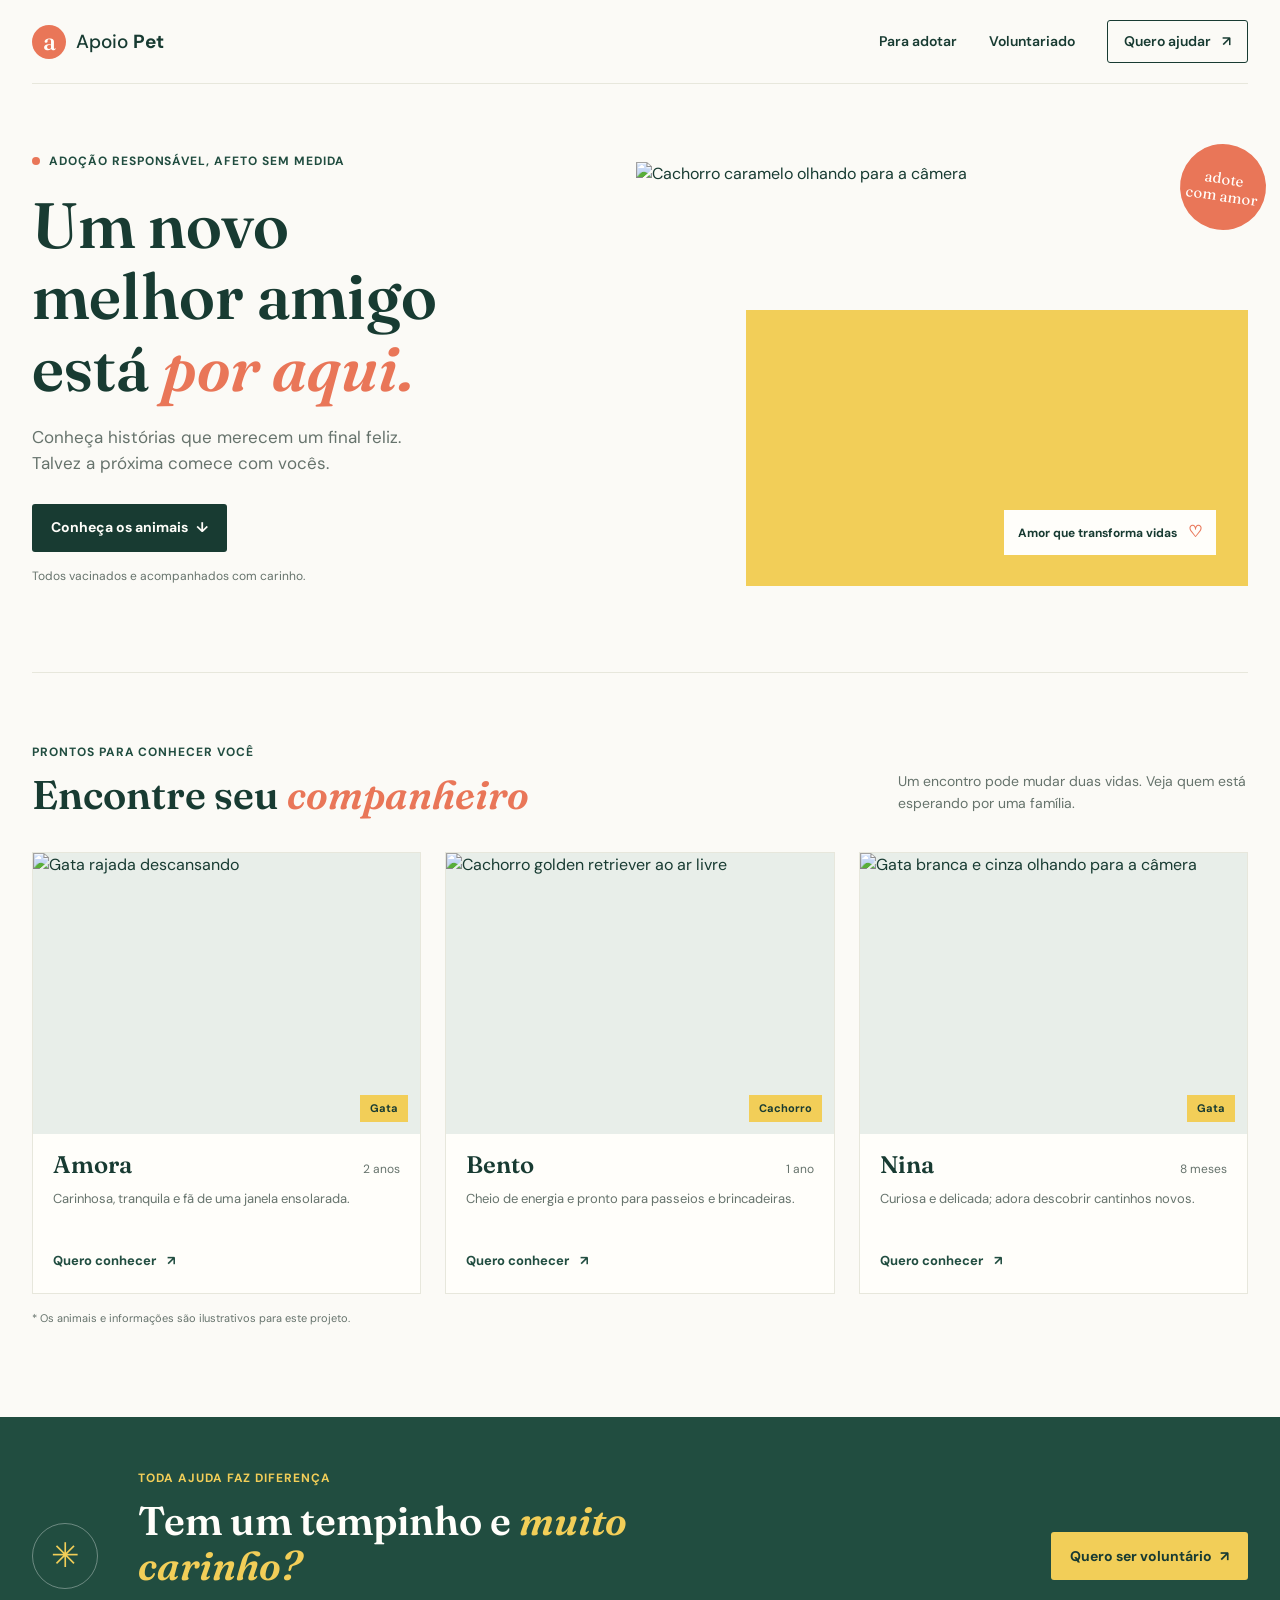
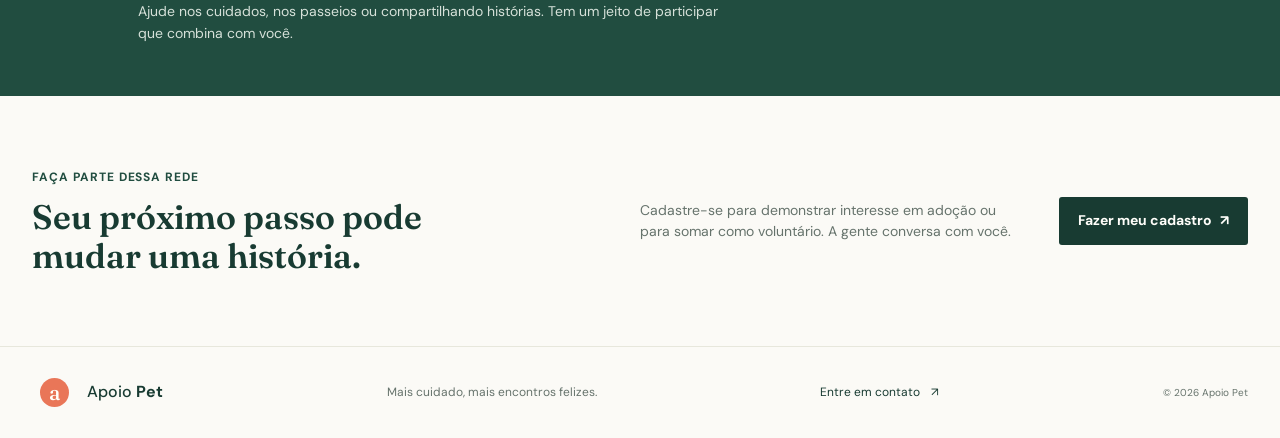
==== pages/index.html @ 2bf70c6c "Add main pages and styles for Apoio Pet project" ====
<!DOCTYPE html>
<html lang="pt-BR">
<head>
    <meta charset="UTF-8">
    <meta name="viewport" content="width=device-width, initial-scale=1.0">
    <link rel="stylesheet" href="styles.css">
    <meta name="description" content="Conheça animais que estão esperando por uma família e descubra como apoiar o Apoio Pet." />
    <title>Apoio Pet</title>
</head>
<body>
    <header class="site-header">
        <a class="brand" href="index.html" aria-label="Apoio Pet, página inicial">
            <span class="brand-mark" aria-hidden="true">a</span>
            <span>Apoio <strong>Pet</strong></span>
        </a>
        <nav class="main-nav" aria-label="Navegação principal">
            <a href="#adocao">Para adotar</a>
            <a href="#voluntariado">Voluntariado</a>
            <a class="nav-cta" href="#cadastro">Quero ajudar <span aria-hidden="true">↗</span></a>
        </nav>
    </header>

    <main>
        <section class="hero" aria-labelledby="hero-title">
            <div class="hero-copy">
                <p class="eyebrow"><span></span> Adoção responsável, afeto sem medida</p>
                <h1 id="hero-title">Um novo melhor amigo está <em>por aqui.</em></h1>
                <p class="hero-description">Conheça histórias que merecem um final feliz. Talvez a próxima comece com vocês.</p>
                <a class="button button-dark" href="#adocao">Conheça os animais <span aria-hidden="true">↓</span></a>
                <p class="hero-note">Todos vacinados e acompanhados com carinho.</p>
            </div>
            <div class="hero-image-wrap">
                <img class="hero-image" src="https://images.unsplash.com/photo-1543466835-00a7907e9de1?auto=format&fit=crop&w=1100&q=85" alt="Cachorro caramelo olhando para a câmera" />
                <span class="image-note">Amor que transforma vidas <span aria-hidden="true">♡</span></span>
                <span class="hero-sticker" aria-hidden="true">adote<br />com amor</span>
            </div>
        </section>

        <section class="catalog section-shell" id="adocao" aria-labelledby="catalog-title">
            <div class="section-heading">
                <div>
                    <p class="eyebrow">Prontos para conhecer você</p>
                    <h2 id="catalog-title">Encontre seu <em>companheiro</em></h2>
                </div>
                <p>Um encontro pode mudar duas vidas. Veja quem está esperando por uma família.</p>
            </div>
            <div class="animal-grid">
                <article class="animal-card">
                    <a class="animal-photo" href="cadastro.html#formulario" aria-label="Demonstrar interesse em adotar a Amora">
                        <img src="https://images.unsplash.com/photo-1573865526739-10659fec78a5?auto=format&fit=crop&w=800&q=85" alt="Gata rajada descansando" loading="lazy" />
                        <span class="animal-tag">Gata</span>
                    </a>
                    <div class="animal-info">
                        <div class="animal-title"><h3>Amora</h3><span>2 anos</span></div>
                        <p>Carinhosa, tranquila e fã de uma janela ensolarada.</p>
                        <a class="text-link" href="cadastro.html#formulario">Quero conhecer <span aria-hidden="true">↗</span></a>
                    </div>
                </article>
                <article class="animal-card">
                    <a class="animal-photo" href="cadastro.html#formulario" aria-label="Demonstrar interesse em adotar o Bento">
                        <img src="https://images.unsplash.com/photo-1552053831-71594a27632d?auto=format&fit=crop&w=800&q=85" alt="Cachorro golden retriever ao ar livre" loading="lazy" />
                        <span class="animal-tag">Cachorro</span>
                    </a>
                    <div class="animal-info">
                        <div class="animal-title"><h3>Bento</h3><span>1 ano</span></div>
                        <p>Cheio de energia e pronto para passeios e brincadeiras.</p>
                        <a class="text-link" href="cadastro.html#formulario">Quero conhecer <span aria-hidden="true">↗</span></a>
                    </div>
                </article>
                <article class="animal-card">
                    <a class="animal-photo" href="cadastro.html#formulario" aria-label="Demonstrar interesse em adotar a Nina">
                        <img src="https://images.unsplash.com/photo-1514888286974-6c03e2ca1dba?auto=format&fit=crop&w=800&q=85" alt="Gata branca e cinza olhando para a câmera" loading="lazy" />
                        <span class="animal-tag">Gata</span>
                    </a>
                    <div class="animal-info">
                        <div class="animal-title"><h3>Nina</h3><span>8 meses</span></div>
                        <p>Curiosa e delicada; adora descobrir cantinhos novos.</p>
                        <a class="text-link" href="cadastro.html#formulario">Quero conhecer <span aria-hidden="true">↗</span></a>
                    </div>
                </article>
            </div>
            <p class="catalog-note">* Os animais e informações são ilustrativos para este projeto.</p>
        </section>

        <section class="volunteer" id="voluntariado" aria-labelledby="volunteer-title">
            <div class="volunteer-inner">
                <div class="volunteer-symbol" aria-hidden="true">✳</div>
                <div class="volunteer-copy">
                    <p class="eyebrow">Toda ajuda faz diferença</p>
                    <h2 id="volunteer-title">Tem um tempinho e <em>muito carinho?</em></h2>
                    <p>Ajude nos cuidados, nos passeios ou compartilhando histórias. Tem um jeito de participar que combina com você.</p>
                </div>
                <a class="button button-light" href="cadastro.html#formulario">Quero ser voluntário <span aria-hidden="true">↗</span></a>
            </div>
        </section>

        <section class="signup section-shell" id="cadastro" aria-labelledby="signup-title">
            <div>
                <p class="eyebrow">Faça parte dessa rede</p>
                <h2 id="signup-title">Seu próximo passo pode mudar uma história.</h2>
            </div>
            <p>Cadastre-se para demonstrar interesse em adoção ou para somar como voluntário. A gente conversa com você.</p>
            <a class="button button-dark" href="cadastro.html#formulario">Fazer meu cadastro <span aria-hidden="true">↗</span></a>
        </section>
    </main>

    <footer class="site-footer">
        <a class="brand brand-footer" href="index.html"><span class="brand-mark" aria-hidden="true">a</span><span>Apoio <strong>Pet</strong></span></a>
        <p>Mais cuidado, mais encontros felizes.</p>
        <a href="contato.html">Entre em contato <span aria-hidden="true">↗</span></a>
        <small>© 2026 Apoio Pet</small>
    </footer>
</body>
</html>
---- pages/styles.css ----
@import url('https://fonts.googleapis.com/css2?family=DM+Sans:wght@400;500;600;700&family=Fraunces:opsz,wght@9..144,600;9..144,700&display=swap');

:root {
	color-scheme: light;
	--ink: #183b32;
	--muted: #66736c;
	--paper: #fbfaf6;
	--white: #fffefa;
	--line: #e7e7dc;
	--green: #214d40;
	--coral: #e97658;
	--yellow: #f2ce58;
	--font-body: 'DM Sans', sans-serif;
	--font-display: 'Fraunces', Georgia, serif;
}

* {
	box-sizing: border-box;
}

html {
	scroll-behavior: smooth;
}

body {
	margin: 0;
	background: var(--paper);
	color: var(--ink);
	font-family: var(--font-body);
	font-size: 16px;
	line-height: 1.55;
}

img {
	display: block;
	max-width: 100%;
}

a {
	color: inherit;
	text-decoration: none;
}

.site-header {
	width: min(1240px, calc(100% - 64px));
	min-height: 84px;
	margin: 0 auto;
	display: flex;
	align-items: center;
	justify-content: space-between;
	gap: 28px;
	border-bottom: 1px solid var(--line);
}

.brand {
	display: inline-flex;
	align-items: center;
	gap: 10px;
	font-size: 19px;
	font-weight: 500;
	white-space: nowrap;
}

.brand strong {
	font-weight: 700;
}

.brand-mark {
	width: 34px;
	height: 34px;
	display: grid;
	place-items: center;
	border-radius: 50%;
	background: var(--coral);
	color: var(--white);
	font-family: var(--font-display);
	font-size: 24px;
	line-height: 1;
}

.main-nav {
	display: flex;
	align-items: center;
	gap: 32px;
	font-size: 14px;
	font-weight: 600;
}

.main-nav a,
.site-footer a {
	transition: color 160ms ease;
}

.main-nav a:hover,
.site-footer a:hover {
	color: var(--coral);
}

.main-nav .nav-cta {
	padding: 10px 16px;
	border: 1px solid var(--ink);
	border-radius: 3px;
}

.nav-cta span,
.button span,
.text-link span,
.site-footer a span {
	margin-left: 8px;
}

.hero {
	width: min(1240px, calc(100% - 64px));
	min-height: 580px;
	margin: 0 auto;
	padding: 68px 0 76px;
	display: grid;
	grid-template-columns: 0.9fr 1.1fr;
	align-items: center;
	gap: clamp(40px, 8vw, 112px);
}

.hero-copy {
	max-width: 490px;
	padding-bottom: 10px;
}

.eyebrow {
	margin: 0 0 18px;
	color: var(--green);
	font-size: 12px;
	font-weight: 700;
	letter-spacing: 0.08em;
	text-transform: uppercase;
}

.hero .eyebrow {
	display: flex;
	align-items: center;
	gap: 9px;
}

.hero .eyebrow span {
	width: 8px;
	height: 8px;
	border-radius: 50%;
	background: var(--coral);
}

h1,
h2,
h3,
p {
	margin-top: 0;
}

h1,
h2,
h3 {
	line-height: 1.12;
}

.hero h1,
.section-heading h2,
.volunteer h2,
.signup h2,
.registration-intro h1 {
	margin-bottom: 20px;
	font-family: var(--font-display);
	font-weight: 600;
	letter-spacing: 0;
}

.hero h1 {
	max-width: 470px;
	font-size: clamp(42px, 5vw, 64px);
}

h1 em,
h2 em {
	color: var(--coral);
	font-weight: 600;
}

.hero-description {
	max-width: 400px;
	margin-bottom: 28px;
	color: var(--muted);
	font-size: 17px;
}

.button {
	min-height: 48px;
	padding: 12px 18px;
	display: inline-flex;
	align-items: center;
	justify-content: center;
	border: 1px solid transparent;
	border-radius: 3px;
	font-size: 14px;
	font-weight: 700;
	transition: transform 160ms ease, background-color 160ms ease;
}

.button:hover {
	transform: translateY(-2px);
}

.button-dark {
	background: var(--ink);
	color: var(--white);
}

.button-dark:hover {
	background: var(--green);
}

.button-light {
	flex: 0 0 auto;
	background: var(--yellow);
	color: var(--ink);
}

.hero-note {
	margin: 15px 0 0;
	color: var(--muted);
	font-size: 12px;
}

.hero-image-wrap {
	position: relative;
	min-width: 0;
	padding: 0 14px 14px 0;
}

.hero-image-wrap::after {
	position: absolute;
	z-index: -1;
	right: 0;
	bottom: 0;
	width: 82%;
	height: 65%;
	background: var(--yellow);
	content: '';
}

.hero-image {
	width: 100%;
	height: 410px;
	object-fit: cover;
	object-position: center 43%;
}

.image-note {
	position: absolute;
	right: 32px;
	bottom: 31px;
	padding: 10px 14px;
	background: var(--white);
	color: var(--ink);
	font-size: 12px;
	font-weight: 700;
}

.image-note span {
	margin-left: 8px;
	color: var(--coral);
	font-size: 16px;
}

.hero-sticker {
	position: absolute;
	top: -18px;
	right: -18px;
	width: 86px;
	height: 86px;
	display: grid;
	place-content: center;
	border-radius: 50%;
	background: var(--coral);
	color: var(--white);
	font-family: var(--font-display);
	font-size: 15px;
	line-height: 1.15;
	text-align: center;
	transform: rotate(8deg);
}

.section-shell {
	width: min(1240px, calc(100% - 64px));
	margin: 0 auto;
}

.catalog {
	padding: 70px 0 90px;
	border-top: 1px solid var(--line);
}

.section-heading {
	margin-bottom: 34px;
	display: flex;
	align-items: end;
	justify-content: space-between;
	gap: 48px;
}

.section-heading .eyebrow {
	margin-bottom: 12px;
}

.section-heading h2,
.volunteer h2,
.signup h2 {
	margin-bottom: 0;
	font-size: 40px;
}

.section-heading > p {
	max-width: 350px;
	margin-bottom: 4px;
	color: var(--muted);
	font-size: 14px;
}

.animal-grid {
	display: grid;
	grid-template-columns: repeat(3, minmax(0, 1fr));
	gap: 24px;
}

.animal-card {
	min-width: 0;
	background: var(--white);
	border: 1px solid var(--line);
}

.animal-photo {
	position: relative;
	display: block;
	overflow: hidden;
	aspect-ratio: 1.38;
	background: #e8eee9;
}

.animal-photo img {
	width: 100%;
	height: 100%;
	object-fit: cover;
	transition: transform 220ms ease;
}

.animal-photo:hover img {
	transform: scale(1.04);
}

.animal-tag {
	position: absolute;
	right: 12px;
	bottom: 12px;
	padding: 5px 10px;
	background: var(--yellow);
	color: var(--ink);
	font-size: 11px;
	font-weight: 700;
}

.animal-info {
	padding: 18px 20px 20px;
}

.animal-title {
	display: flex;
	align-items: baseline;
	justify-content: space-between;
	gap: 12px;
}

.animal-title h3 {
	margin: 0;
	font-family: var(--font-display);
	font-size: 24px;
	font-weight: 600;
}

.animal-title span {
	color: var(--muted);
	font-size: 12px;
}

.animal-info > p {
	min-height: 44px;
	margin: 10px 0 15px;
	color: var(--muted);
	font-size: 13px;
}

.text-link {
	color: var(--green);
	font-size: 13px;
	font-weight: 700;
}

.text-link:hover {
	color: var(--coral);
}

.catalog-note {
	margin: 16px 0 0;
	color: var(--muted);
	font-size: 11px;
}

.volunteer {
	background: var(--green);
	color: var(--white);
}

.volunteer-inner {
	width: min(1240px, calc(100% - 64px));
	min-height: 270px;
	margin: 0 auto;
	padding: 52px 0;
	display: grid;
	grid-template-columns: 72px minmax(0, 1fr) auto;
	align-items: center;
	gap: 34px;
}

.volunteer-symbol {
	width: 66px;
	height: 66px;
	display: grid;
	place-items: center;
	border: 1px solid rgb(255 255 255 / 34%);
	border-radius: 50%;
	color: var(--yellow);
	font-size: 34px;
}

.volunteer .eyebrow {
	margin-bottom: 12px;
	color: var(--yellow);
}

.volunteer h2 {
	max-width: 620px;
	margin-bottom: 12px;
}

.volunteer h2 em {
	color: var(--yellow);
}

.volunteer-copy > p:last-child {
	max-width: 590px;
	margin: 0;
	color: #d6e1d9;
	font-size: 14px;
}

.signup {
	min-height: 250px;
	padding: 60px 0;
	display: grid;
	grid-template-columns: 1.2fr 0.8fr auto;
	align-items: center;
	gap: 40px;
}

.signup .eyebrow {
	margin-bottom: 12px;
}

.signup h2 {
	max-width: 460px;
	font-size: 34px;
}

.signup > p {
	margin: 0;
	color: var(--muted);
	font-size: 14px;
}

.site-footer {
	min-height: 92px;
	padding: 20px max(32px, calc((100% - 1240px) / 2));
	display: flex;
	align-items: center;
	justify-content: space-between;
	gap: 20px;
	border-top: 1px solid var(--line);
	font-size: 12px;
}

.brand-footer {
	font-size: 16px;
}

.brand-footer .brand-mark {
	width: 29px;
	height: 29px;
	font-size: 21px;
}

.site-footer p {
	margin: 0;
	color: var(--muted);
}

.site-footer small {
	color: var(--muted);
	white-space: nowrap;
}

.registration-page {
	min-height: 100vh;
	display: flex;
	flex-direction: column;
}

.registration-main {
	width: min(1060px, calc(100% - 64px));
	margin: 0 auto;
	padding: 68px 0 80px;
	display: grid;
	grid-template-columns: 0.78fr 1.22fr;
	align-items: start;
	gap: clamp(40px, 8vw, 100px);
}

.registration-intro {
	position: sticky;
	top: 40px;
	padding-top: 18px;
}

.registration-intro h1 {
	font-size: 48px;
}

.registration-intro > p:last-child {
	max-width: 350px;
	color: var(--muted);
}

.registration-form {
	padding: 30px;
	background: var(--white);
	border: 1px solid var(--line);
}

.registration-form h2 {
	margin-bottom: 22px;
	font-family: var(--font-display);
	font-size: 24px;
	font-weight: 600;
}

.form-grid {
	display: grid;
	grid-template-columns: repeat(2, minmax(0, 1fr));
	gap: 18px 16px;
}

.form-field {
	display: flex;
	flex-direction: column;
	gap: 7px;
}

.form-field-full {
	grid-column: 1 / -1;
}

.form-field label,
.consent {
	font-size: 13px;
	font-weight: 600;
}

.form-field input,
.form-field select,
.form-field textarea {
	width: 100%;
	min-height: 46px;
	padding: 10px 12px;
	border: 1px solid #cfd7d1;
	border-radius: 2px;
	background: var(--paper);
	color: var(--ink);
	font: inherit;
	font-size: 14px;
}

.form-field textarea {
	min-height: 100px;
	resize: vertical;
}

.form-field input:focus,
.form-field select:focus,
.form-field textarea:focus {
	outline: 2px solid var(--green);
	outline-offset: 2px;
}

.consent {
	margin: 20px 0;
	display: flex;
	align-items: flex-start;
	gap: 9px;
	color: var(--muted);
	font-weight: 400;
}

.consent input {
	margin-top: 4px;
	accent-color: var(--green);
}

.registration-form .button {
	width: 100%;
	cursor: pointer;
	font-family: inherit;
}

.form-footnote {
	margin: 14px 0 0;
	color: var(--muted);
	font-size: 11px;
	text-align: center;
}

@media (max-width: 860px) {
	.hero {
		min-height: auto;
		gap: 42px;
	}

	.hero h1 {
		font-size: 48px;
	}

	.hero-image {
		height: 350px;
	}

	.volunteer-inner {
		grid-template-columns: 58px minmax(0, 1fr);
		gap: 24px;
	}

	.volunteer-symbol {
		width: 56px;
		height: 56px;
	}

	.volunteer .button {
		grid-column: 2;
		justify-self: start;
	}

	.signup {
		grid-template-columns: 1fr 1fr;
		gap: 24px;
	}

	.signup .button {
		justify-self: start;
	}

	.registration-main {
		grid-template-columns: 0.8fr 1.2fr;
		gap: 38px;
	}
}

@media (max-width: 620px) {
	.site-header,
	.hero,
	.section-shell,
	.volunteer-inner {
		width: calc(100% - 36px);
	}

	.site-header {
		min-height: 72px;
		gap: 12px;
	}

	.brand {
		gap: 7px;
		font-size: 17px;
	}

	.brand-mark {
		width: 30px;
		height: 30px;
		font-size: 22px;
	}

	.main-nav {
		gap: 12px;
		font-size: 12px;
	}

	.main-nav a:first-child {
		display: none;
	}

	.main-nav .nav-cta {
		padding: 8px 10px;
	}

	.hero {
		padding: 48px 0 58px;
		grid-template-columns: 1fr;
		gap: 34px;
	}

	.hero h1 {
		max-width: 430px;
		font-size: 48px;
	}

	.hero-description {
		font-size: 15px;
	}

	.hero-image {
		height: min(74vw, 360px);
	}

	.hero-sticker {
		right: -7px;
		width: 72px;
		height: 72px;
		font-size: 13px;
	}

	.catalog {
		padding: 54px 0 62px;
	}

	.section-heading {
		margin-bottom: 24px;
		display: block;
	}

	.section-heading h2,
	.volunteer h2 {
		font-size: 34px;
	}

	.section-heading > p {
		margin: 14px 0 0;
	}

	.animal-grid {
		grid-template-columns: 1fr;
		gap: 16px;
	}

	.animal-photo {
		aspect-ratio: 1.65;
	}

	.animal-info > p {
		min-height: auto;
	}

	.volunteer-inner {
		padding: 40px 0;
		grid-template-columns: 1fr;
		gap: 18px;
	}

	.volunteer-symbol {
		width: 48px;
		height: 48px;
		font-size: 26px;
	}

	.volunteer .button {
		grid-column: auto;
	}

	.signup {
		min-height: auto;
		padding: 50px 0;
		grid-template-columns: 1fr;
		gap: 18px;
	}

	.signup h2 {
		font-size: 30px;
	}

	.site-footer {
		padding: 24px 18px;
		display: grid;
		grid-template-columns: 1fr 1fr;
		gap: 14px;
	}

	.site-footer p {
		grid-column: 1 / -1;
		grid-row: 2;
	}

	.site-footer small {
		justify-self: end;
	}

	.registration-main {
		width: calc(100% - 36px);
		padding: 42px 0 56px;
		grid-template-columns: 1fr;
		gap: 28px;
	}

	.registration-intro {
		position: static;
		padding-top: 0;
	}

	.registration-intro h1 {
		margin-bottom: 12px;
		font-size: 40px;
	}

	.registration-form {
		padding: 22px 18px;
	}

	.form-grid {
		grid-template-columns: 1fr;
		gap: 15px;
	}

	.form-field-full {
		grid-column: auto;
	}
}

@media (prefers-reduced-motion: reduce) {
	html {
		scroll-behavior: auto;
	}

	*,
	*::before,
	*::after {
		transition-duration: 0.01ms !important;
	}
}
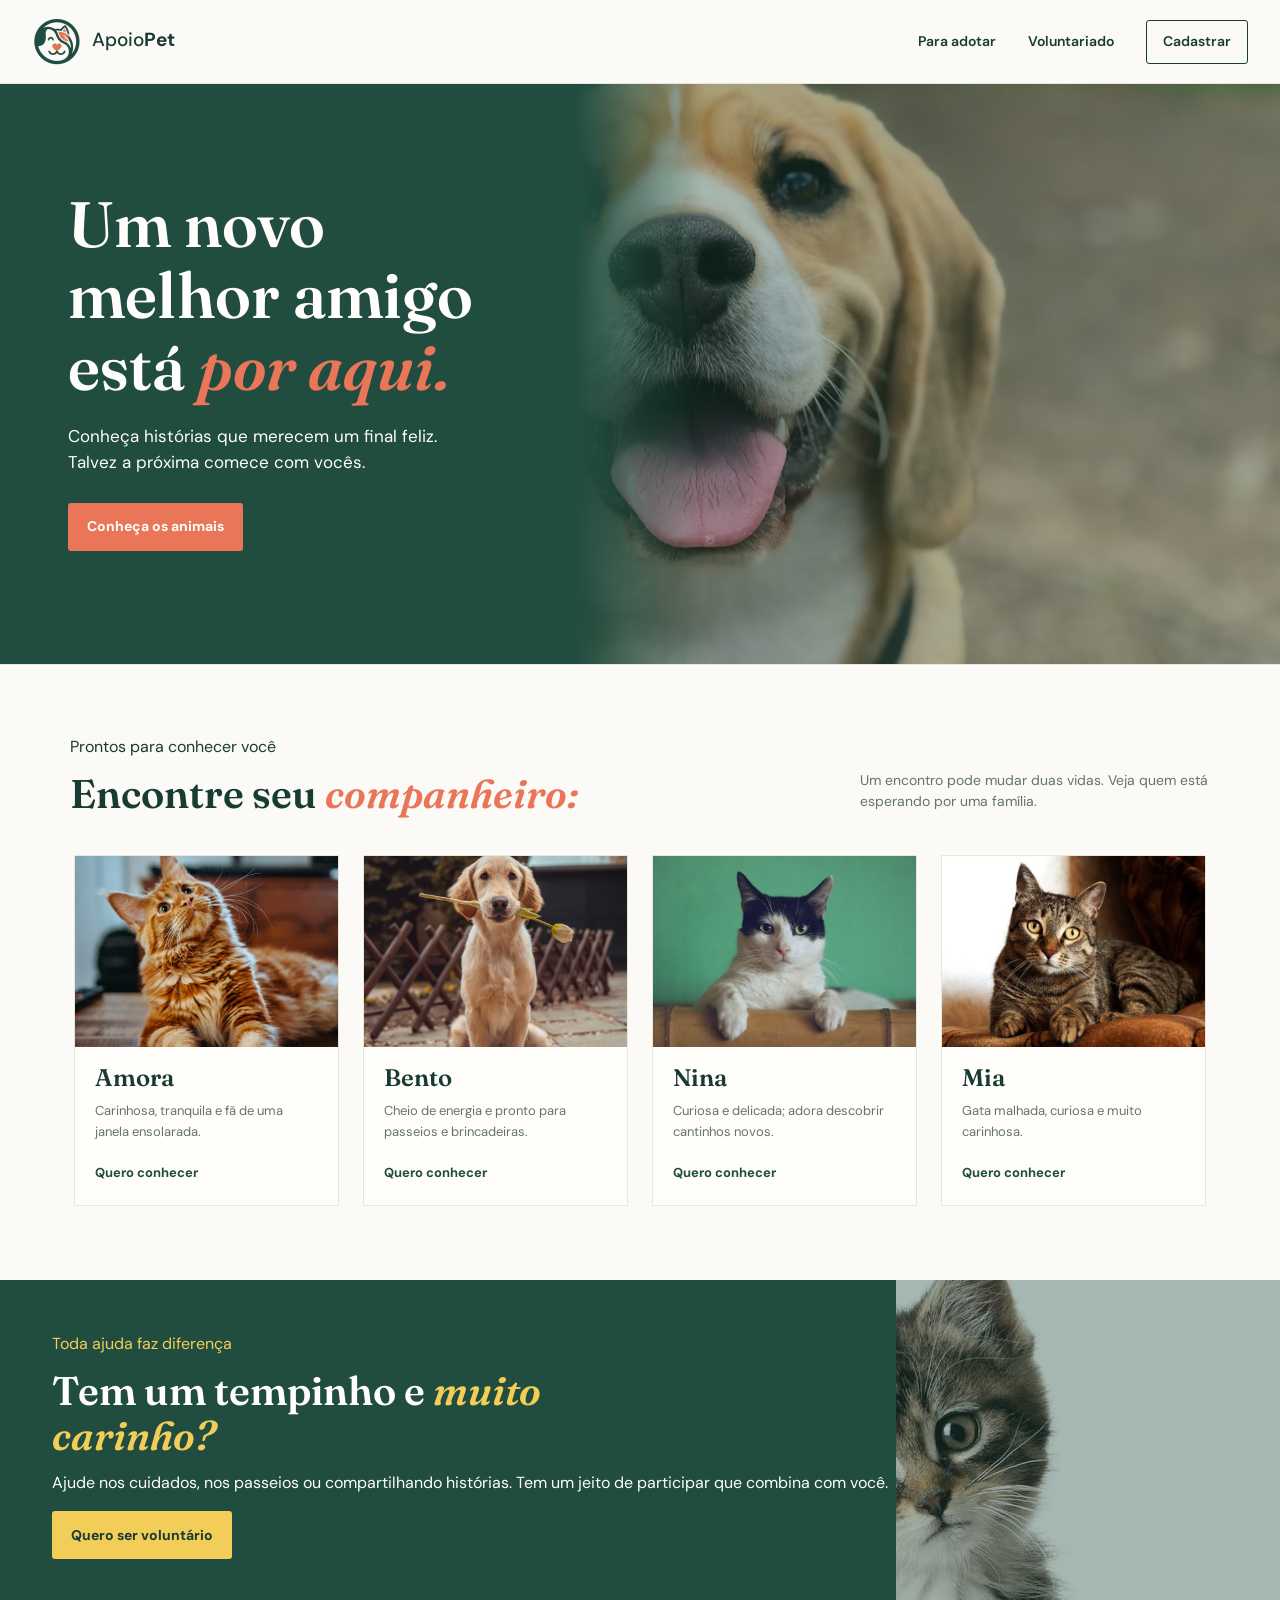
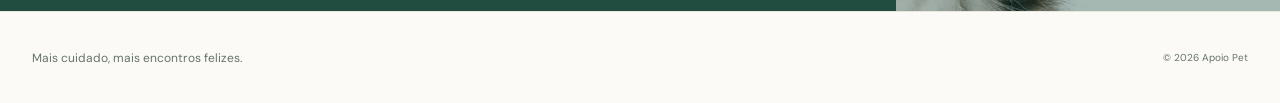
==== commit c68a401e: "Add images and update cadastro and index pages with new styles and structure" ====
--- a/pages/index.html
+++ b/pages/index.html
@@ -1,113 +1,103 @@
-<!DOCTYPE html>
+﻿<!DOCTYPE html>
 <html lang="pt-BR">
 <head>
     <meta charset="UTF-8">
     <meta name="viewport" content="width=device-width, initial-scale=1.0">
     <link rel="stylesheet" href="styles.css">
-    <meta name="description" content="Conheça animais que estão esperando por uma família e descubra como apoiar o Apoio Pet." />
     <title>Apoio Pet</title>
 </head>
+
 <body>
-    <header class="site-header">
-        <a class="brand" href="index.html" aria-label="Apoio Pet, página inicial">
-            <span class="brand-mark" aria-hidden="true">a</span>
-            <span>Apoio <strong>Pet</strong></span>
+    <header class="cabecalho-site">
+        <a class="logotipo" href="index.html">
+            <img id="logoimg" src="/img/logo.png" alt="Logo Apoio Pet">
+            <p class="centralizacao">Apoio<strong>Pet</strong></p>
         </a>
-        <nav class="main-nav" aria-label="Navegação principal">
+        <nav class="navegacao">
             <a href="#adocao">Para adotar</a>
             <a href="#voluntariado">Voluntariado</a>
-            <a class="nav-cta" href="#cadastro">Quero ajudar <span aria-hidden="true">↗</span></a>
+            <a class="botao-cadastro" href="cadastro.html">Cadastrar</a>
         </nav>
     </header>
 
     <main>
-        <section class="hero" aria-labelledby="hero-title">
-            <div class="hero-copy">
-                <p class="eyebrow"><span></span> Adoção responsável, afeto sem medida</p>
-                <h1 id="hero-title">Um novo melhor amigo está <em>por aqui.</em></h1>
-                <p class="hero-description">Conheça histórias que merecem um final feliz. Talvez a próxima comece com vocês.</p>
-                <a class="button button-dark" href="#adocao">Conheça os animais <span aria-hidden="true">↓</span></a>
-                <p class="hero-note">Todos vacinados e acompanhados com carinho.</p>
-            </div>
-            <div class="hero-image-wrap">
-                <img class="hero-image" src="https://images.unsplash.com/photo-1543466835-00a7907e9de1?auto=format&fit=crop&w=1100&q=85" alt="Cachorro caramelo olhando para a câmera" />
-                <span class="image-note">Amor que transforma vidas <span aria-hidden="true">♡</span></span>
-                <span class="hero-sticker" aria-hidden="true">adote<br />com amor</span>
+        <section class="destaque">
+            <div class="texto-destaque">
+                <h1 id="titulo-destaque">Um novo melhor amigo está <em>por aqui.</em></h1>
+                <p class="descricao-destaque">Conheça histórias que merecem um final feliz. Talvez a próxima comece com vocês.</p>
+                <a class="botao botao-escuro" href="#adocao">Conheça os animais</a>
             </div>
         </section>
 
-        <section class="catalog section-shell" id="adocao" aria-labelledby="catalog-title">
-            <div class="section-heading">
+        <section class="secao-adocao largura-conteudo" id="adocao">
+            <div class="cabecalho-secao">
                 <div>
-                    <p class="eyebrow">Prontos para conhecer você</p>
-                    <h2 id="catalog-title">Encontre seu <em>companheiro</em></h2>
+                    <p class="chamada">Prontos para conhecer você</p>
+                    <h2 id="titulo-catalogo">Encontre seu <em>companheiro:</em></h2>
                 </div>
                 <p>Um encontro pode mudar duas vidas. Veja quem está esperando por uma família.</p>
             </div>
-            <div class="animal-grid">
-                <article class="animal-card">
-                    <a class="animal-photo" href="cadastro.html#formulario" aria-label="Demonstrar interesse em adotar a Amora">
-                        <img src="https://images.unsplash.com/photo-1573865526739-10659fec78a5?auto=format&fit=crop&w=800&q=85" alt="Gata rajada descansando" loading="lazy" />
-                        <span class="animal-tag">Gata</span>
+            <div class="grade-animais">
+
+                <article class="cartao-animal">
+                    <a class="foto-animal" href="cadastro.html">
+                        <img src="/img/amora.jpg" alt="Gata rajada descansando" />
                     </a>
-                    <div class="animal-info">
-                        <div class="animal-title"><h3>Amora</h3><span>2 anos</span></div>
+                    <div class="dados-animal">
+                        <div class="titulo-animal"><h3>Amora</h3></div>
                         <p>Carinhosa, tranquila e fã de uma janela ensolarada.</p>
-                        <a class="text-link" href="cadastro.html#formulario">Quero conhecer <span aria-hidden="true">↗</span></a>
+                        <a class="link-texto" href="cadastro.html">Quero conhecer</a>
                     </div>
                 </article>
-                <article class="animal-card">
-                    <a class="animal-photo" href="cadastro.html#formulario" aria-label="Demonstrar interesse em adotar o Bento">
-                        <img src="https://images.unsplash.com/photo-1552053831-71594a27632d?auto=format&fit=crop&w=800&q=85" alt="Cachorro golden retriever ao ar livre" loading="lazy" />
-                        <span class="animal-tag">Cachorro</span>
+
+                <article class="cartao-animal">
+                    <a class="foto-animal" href="cadastro.html" aria-label="Demonstrar interesse em adotar o Bento">
+                        <img src="/img/bento.jpg" alt="Cachorro golden retriever ao ar livre"/>
                     </a>
-                    <div class="animal-info">
-                        <div class="animal-title"><h3>Bento</h3><span>1 ano</span></div>
+                    <div class="dados-animal">
+                        <div class="titulo-animal"><h3>Bento</h3></div>
                         <p>Cheio de energia e pronto para passeios e brincadeiras.</p>
-                        <a class="text-link" href="cadastro.html#formulario">Quero conhecer <span aria-hidden="true">↗</span></a>
+                        <a class="link-texto" href="cadastro.html">Quero conhecer</a>
                     </div>
                 </article>
-                <article class="animal-card">
-                    <a class="animal-photo" href="cadastro.html#formulario" aria-label="Demonstrar interesse em adotar a Nina">
-                        <img src="https://images.unsplash.com/photo-1514888286974-6c03e2ca1dba?auto=format&fit=crop&w=800&q=85" alt="Gata branca e cinza olhando para a câmera" loading="lazy" />
-                        <span class="animal-tag">Gata</span>
+
+                <article class="cartao-animal">
+                    <a class="foto-animal" href="cadastro.html">
+                        <img src="/img/nina.jpg" alt="Gata branca e cinza olhando para a câmera"  />
                     </a>
-                    <div class="animal-info">
-                        <div class="animal-title"><h3>Nina</h3><span>8 meses</span></div>
+                    <div class="dados-animal">
+                        <div class="titulo-animal"><h3>Nina</h3></div>
                         <p>Curiosa e delicada; adora descobrir cantinhos novos.</p>
-                        <a class="text-link" href="cadastro.html#formulario">Quero conhecer <span aria-hidden="true">↗</span></a>
+                        <a class="link-texto" href="cadastro.html">Quero conhecer</a>
+                    </div>
+                </article>
+
+                <article class="cartao-animal">
+                    <a class="foto-animal" href="cadastro.html">
+                        <img src="/img/mia.jpg" alt="Gata malhada olhando para a câmera"  />
+                    </a>
+                    <div class="dados-animal">
+                        <div class="titulo-animal"><h3>Mia</h3></div>
+                        <p>Gata malhada, curiosa e muito carinhosa.</p>
+                        <a class="link-texto" href="cadastro.html">Quero conhecer</a>
                     </div>
                 </article>
             </div>
-            <p class="catalog-note">* Os animais e informações são ilustrativos para este projeto.</p>
+    
         </section>
 
-        <section class="volunteer" id="voluntariado" aria-labelledby="volunteer-title">
-            <div class="volunteer-inner">
-                <div class="volunteer-symbol" aria-hidden="true">✳</div>
-                <div class="volunteer-copy">
-                    <p class="eyebrow">Toda ajuda faz diferença</p>
-                    <h2 id="volunteer-title">Tem um tempinho e <em>muito carinho?</em></h2>
-                    <p>Ajude nos cuidados, nos passeios ou compartilhando histórias. Tem um jeito de participar que combina com você.</p>
-                </div>
-                <a class="button button-light" href="cadastro.html#formulario">Quero ser voluntário <span aria-hidden="true">↗</span></a>
+        <section class="voluntariado" id="voluntariado" >
+            <div class="conteudo-voluntariado">
+                <p class="chamada">Toda ajuda faz diferença</p>
+                <h2 id="titulo-voluntariado">Tem um tempinho e <em>muito carinho?</em></h2>
+                <p>Ajude nos cuidados, nos passeios ou compartilhando histórias. Tem um jeito de participar que combina com você.</p>
+                <a class="botao botao-claro" href="cadastro.html#formulario">Quero ser voluntário</a>
             </div>
-        </section>
-
-        <section class="signup section-shell" id="cadastro" aria-labelledby="signup-title">
-            <div>
-                <p class="eyebrow">Faça parte dessa rede</p>
-                <h2 id="signup-title">Seu próximo passo pode mudar uma história.</h2>
-            </div>
-            <p>Cadastre-se para demonstrar interesse em adoção ou para somar como voluntário. A gente conversa com você.</p>
-            <a class="button button-dark" href="cadastro.html#formulario">Fazer meu cadastro <span aria-hidden="true">↗</span></a>
         </section>
     </main>
 
-    <footer class="site-footer">
-        <a class="brand brand-footer" href="index.html"><span class="brand-mark" aria-hidden="true">a</span><span>Apoio <strong>Pet</strong></span></a>
+    <footer class="rodape-site">
         <p>Mais cuidado, mais encontros felizes.</p>
-        <a href="contato.html">Entre em contato <span aria-hidden="true">↗</span></a>
         <small>© 2026 Apoio Pet</small>
     </footer>
 </body>
--- a/pages/styles.css
+++ b/pages/styles.css
@@ -1,4 +1,4 @@
-@import url('https://fonts.googleapis.com/css2?family=DM+Sans:wght@400;500;600;700&family=Fraunces:opsz,wght@9..144,600;9..144,700&display=swap');
+﻿@import url('https://fonts.googleapis.com/css2?family=DM+Sans:wght@400;500;600;700&family=Fraunces:opsz,wght@9..144,600;9..144,700&display=swap');
 
 :root {
 	color-scheme: light;
@@ -41,8 +41,12 @@
 	text-decoration: none;
 }
 
-.site-header {
-	width: min(1240px, calc(100% - 64px));
+.centralizacao{
+	margin-top: 15px;
+}
+.cabecalho-site {
+	width: 100%;
+	padding:10px 32px;
 	min-height: 84px;
 	margin: 0 auto;
 	display: flex;
@@ -52,7 +56,7 @@
 	border-bottom: 1px solid var(--line);
 }
 
-.brand {
+.logotipo {
 	display: inline-flex;
 	align-items: center;
 	gap: 10px;
@@ -61,11 +65,16 @@
 	white-space: nowrap;
 }
 
-.brand strong {
+#logoimg{
+	width: 50px;
+	height: 50px;
+}
+
+.marca strong {
 	font-weight: 700;
 }
 
-.brand-mark {
+.simbolo-marca {
 	width: 34px;
 	height: 34px;
 	display: grid;
@@ -78,7 +87,7 @@
 	line-height: 1;
 }
 
-.main-nav {
+.navegacao {
 	display: flex;
 	align-items: center;
 	gap: 32px;
@@ -86,61 +95,51 @@
 	font-weight: 600;
 }
 
-.main-nav a,
-.site-footer a {
+.navegacao a,
+.rodape-site a {
 	transition: color 160ms ease;
 }
 
-.main-nav a:hover,
-.site-footer a:hover {
+.navegacao a:hover,
+.rodape-site a:hover {
 	color: var(--coral);
 }
 
-.main-nav .nav-cta {
+.navegacao .botao-cadastro {
 	padding: 10px 16px;
 	border: 1px solid var(--ink);
 	border-radius: 3px;
 }
 
-.nav-cta span,
-.button span,
-.text-link span,
-.site-footer a span {
+.navegacao .botao-cadastro span,
+.botao span,
+.link-texto span,
+.rodape-site a span {
 	margin-left: 8px;
 }
 
-.hero {
-	width: min(1240px, calc(100% - 64px));
+.destaque {
+	width: 100%;
 	min-height: 580px;
 	margin: 0 auto;
-	padding: 68px 0 76px;
+	padding: 68px;
 	display: grid;
 	grid-template-columns: 0.9fr 1.1fr;
 	align-items: center;
-	gap: clamp(40px, 8vw, 112px);
-}
-
-.hero-copy {
+	gap:20px;
+	background-image:linear-gradient(to right, var(--green) 45%, rgba(33, 77, 64, 0.4) 55%), url(/img/cachorro1.jpg);
+	background-position: right;
+	background-color: var(--green);
+	color: var(--white);
+}
+
+.texto-destaque {
 	max-width: 490px;
 	padding-bottom: 10px;
-}
-
-.eyebrow {
-	margin: 0 0 18px;
-	color: var(--green);
-	font-size: 12px;
-	font-weight: 700;
-	letter-spacing: 0.08em;
-	text-transform: uppercase;
-}
-
-.hero .eyebrow {
-	display: flex;
-	align-items: center;
-	gap: 9px;
-}
-
-.hero .eyebrow span {
+	
+}
+
+.destaque  span {
 	width: 8px;
 	height: 8px;
 	border-radius: 50%;
@@ -160,18 +159,18 @@
 	line-height: 1.12;
 }
 
-.hero h1,
-.section-heading h2,
-.volunteer h2,
-.signup h2,
-.registration-intro h1 {
+.destaque h1,
+.cabecalho-secao h2,
+.voluntariado h2,
+.secao-cadastro h2,
+.introducao-cadastro h1 {
 	margin-bottom: 20px;
 	font-family: var(--font-display);
 	font-weight: 600;
 	letter-spacing: 0;
 }
 
-.hero h1 {
+.destaque h1 {
 	max-width: 470px;
 	font-size: clamp(42px, 5vw, 64px);
 }
@@ -182,14 +181,14 @@
 	font-weight: 600;
 }
 
-.hero-description {
+.descricao-destaque {
 	max-width: 400px;
 	margin-bottom: 28px;
-	color: var(--muted);
+	color: var(--white);
 	font-size: 17px;
 }
 
-.button {
+.botao {
 	min-height: 48px;
 	padding: 12px 18px;
 	display: inline-flex;
@@ -202,56 +201,33 @@
 	transition: transform 160ms ease, background-color 160ms ease;
 }
 
-.button:hover {
+.botao:hover {
 	transform: translateY(-2px);
 }
 
-.button-dark {
-	background: var(--ink);
+.botao-escuro {
+	background: var(--coral);
 	color: var(--white);
 }
 
-.button-dark:hover {
+.botao-escuro:hover {
 	background: var(--green);
 }
 
-.button-light {
+.botao-claro {
 	flex: 0 0 auto;
 	background: var(--yellow);
 	color: var(--ink);
 }
 
-.hero-note {
-	margin: 15px 0 0;
-	color: var(--muted);
-	font-size: 12px;
-}
-
-.hero-image-wrap {
-	position: relative;
-	min-width: 0;
-	padding: 0 14px 14px 0;
-}
-
-.hero-image-wrap::after {
-	position: absolute;
-	z-index: -1;
-	right: 0;
-	bottom: 0;
-	width: 82%;
-	height: 65%;
-	background: var(--yellow);
-	content: '';
-}
-
-.hero-image {
+.imagem-destaque {
 	width: 100%;
 	height: 410px;
 	object-fit: cover;
 	object-position: center 43%;
 }
 
-.image-note {
+.legenda-imagem {
 	position: absolute;
 	right: 32px;
 	bottom: 31px;
@@ -262,79 +238,63 @@
 	font-weight: 700;
 }
 
-.image-note span {
+.legenda-imagem  {
 	margin-left: 8px;
 	color: var(--coral);
 	font-size: 16px;
 }
 
-.hero-sticker {
-	position: absolute;
-	top: -18px;
-	right: -18px;
-	width: 86px;
-	height: 86px;
-	display: grid;
-	place-content: center;
-	border-radius: 50%;
-	background: var(--coral);
-	color: var(--white);
-	font-family: var(--font-display);
-	font-size: 15px;
-	line-height: 1.15;
-	text-align: center;
-	transform: rotate(8deg);
-}
-
-.section-shell {
-	width: min(1240px, calc(100% - 64px));
+
+.largura-conteudo {
+	width: 100%;
 	margin: 0 auto;
 }
 
-.catalog {
-	padding: 70px 0 90px;
+.secao-adocao {
+	padding: 70px ;
 	border-top: 1px solid var(--line);
 }
 
-.section-heading {
+.cabecalho-secao {
 	margin-bottom: 34px;
 	display: flex;
 	align-items: end;
-	justify-content: space-between;
-	gap: 48px;
-}
-
-.section-heading .eyebrow {
+	justify-content: space-between; 
+	 gap: 48px; 
+}
+
+.cabecalho-secao .chamada {
 	margin-bottom: 12px;
 }
 
-.section-heading h2,
-.volunteer h2,
-.signup h2 {
+.cabecalho-secao h2,
+.voluntariado h2,
+.secao-cadastro h2 {
 	margin-bottom: 0;
 	font-size: 40px;
 }
 
-.section-heading > p {
+.cabecalho-secao > p {
 	max-width: 350px;
 	margin-bottom: 4px;
 	color: var(--muted);
 	font-size: 14px;
 }
 
-.animal-grid {
+.grade-animais {
 	display: grid;
-	grid-template-columns: repeat(3, minmax(0, 1fr));
+	grid-template-columns: repeat(4, minmax(0, 1fr));
 	gap: 24px;
-}
-
-.animal-card {
+	padding: 4px;
+}
+
+.cartao-animal {
 	min-width: 0;
 	background: var(--white);
 	border: 1px solid var(--line);
 }
 
-.animal-photo {
+.foto-animal {
 	position: relative;
 	display: block;
 	overflow: hidden;
@@ -342,18 +302,18 @@
 	background: #e8eee9;
 }
 
-.animal-photo img {
+.foto-animal img {
 	width: 100%;
 	height: 100%;
 	object-fit: cover;
 	transition: transform 220ms ease;
 }
 
-.animal-photo:hover img {
+.foto-animal:hover img {
 	transform: scale(1.04);
 }
 
-.animal-tag {
+.etiqueta-animal {
 	position: absolute;
 	right: 12px;
 	bottom: 12px;
@@ -364,125 +324,81 @@
 	font-weight: 700;
 }
 
-.animal-info {
+.dados-animal {
 	padding: 18px 20px 20px;
 }
 
-.animal-title {
+.titulo-animal {
 	display: flex;
 	align-items: baseline;
 	justify-content: space-between;
 	gap: 12px;
 }
 
-.animal-title h3 {
+.titulo-animal h3 {
 	margin: 0;
 	font-family: var(--font-display);
 	font-size: 24px;
 	font-weight: 600;
 }
 
-.animal-title span {
+.titulo-animal span {
 	color: var(--muted);
 	font-size: 12px;
 }
 
-.animal-info > p {
+.dados-animal > p {
 	min-height: 44px;
 	margin: 10px 0 15px;
 	color: var(--muted);
 	font-size: 13px;
 }
 
-.text-link {
+.link-texto {
 	color: var(--green);
 	font-size: 13px;
 	font-weight: 700;
 }
 
-.text-link:hover {
+.link-texto:hover {
 	color: var(--coral);
 }
 
-.catalog-note {
+.nota-catalogo {
 	margin: 16px 0 0;
 	color: var(--muted);
 	font-size: 11px;
 }
 
-.volunteer {
-	background: var(--green);
+.voluntariado {
+	background-image: linear-gradient(to right, var(--green) 70%, rgba(33, 77, 64, 0.4) 20%), url(/img/gato1.jpg);
+	background-position: right;
+	background-repeat: no-repeat;
 	color: var(--white);
-}
-
-.volunteer-inner {
-	width: min(1240px, calc(100% - 64px));
+	display: flex;
+}
+
+.conteudo-voluntariado {
 	min-height: 270px;
-	margin: 0 auto;
-	padding: 52px 0;
-	display: grid;
-	grid-template-columns: 72px minmax(0, 1fr) auto;
-	align-items: center;
+	padding: 52px ;
 	gap: 34px;
-}
-
-.volunteer-symbol {
-	width: 66px;
-	height: 66px;
-	display: grid;
-	place-items: center;
-	border: 1px solid rgb(255 255 255 / 34%);
-	border-radius: 50%;
-	color: var(--yellow);
-	font-size: 34px;
-}
-
-.volunteer .eyebrow {
+} 
+
+.voluntariado .chamada {
 	margin-bottom: 12px;
 	color: var(--yellow);
 }
 
-.volunteer h2 {
+.voluntariado h2 {
 	max-width: 620px;
 	margin-bottom: 12px;
 }
 
-.volunteer h2 em {
+.voluntariado h2 em {
 	color: var(--yellow);
 }
 
-.volunteer-copy > p:last-child {
-	max-width: 590px;
-	margin: 0;
-	color: #d6e1d9;
-	font-size: 14px;
-}
-
-.signup {
-	min-height: 250px;
-	padding: 60px 0;
-	display: grid;
-	grid-template-columns: 1.2fr 0.8fr auto;
-	align-items: center;
-	gap: 40px;
-}
-
-.signup .eyebrow {
-	margin-bottom: 12px;
-}
-
-.signup h2 {
-	max-width: 460px;
-	font-size: 34px;
-}
-
-.signup > p {
-	margin: 0;
-	color: var(--muted);
-	font-size: 14px;
-}
-
-.site-footer {
+.rodape-site {
 	min-height: 92px;
 	padding: 20px max(32px, calc((100% - 1240px) / 2));
 	display: flex;
@@ -493,33 +409,33 @@
 	font-size: 12px;
 }
 
-.brand-footer {
+.marca-rodape {
 	font-size: 16px;
 }
 
-.brand-footer .brand-mark {
+.marca-rodape .simbolo-marca {
 	width: 29px;
 	height: 29px;
 	font-size: 21px;
 }
 
-.site-footer p {
+.rodape-site p {
 	margin: 0;
 	color: var(--muted);
 }
 
-.site-footer small {
+.rodape-site small {
 	color: var(--muted);
 	white-space: nowrap;
 }
 
-.registration-page {
+.pagina-cadastro {
 	min-height: 100vh;
 	display: flex;
 	flex-direction: column;
 }
 
-.registration-main {
+.conteudo-cadastro {
 	width: min(1060px, calc(100% - 64px));
 	margin: 0 auto;
 	padding: 68px 0 80px;
@@ -529,59 +445,59 @@
 	gap: clamp(40px, 8vw, 100px);
 }
 
-.registration-intro {
+.introducao-cadastro {
 	position: sticky;
 	top: 40px;
 	padding-top: 18px;
 }
 
-.registration-intro h1 {
+.introducao-cadastro h1 {
 	font-size: 48px;
 }
 
-.registration-intro > p:last-child {
+.introducao-cadastro > p:last-child {
 	max-width: 350px;
 	color: var(--muted);
 }
 
-.registration-form {
+.formulario-cadastro {
 	padding: 30px;
 	background: var(--white);
 	border: 1px solid var(--line);
 }
 
-.registration-form h2 {
+.formulario-cadastro h2 {
 	margin-bottom: 22px;
 	font-family: var(--font-display);
 	font-size: 24px;
 	font-weight: 600;
 }
 
-.form-grid {
+.grade-formulario {
 	display: grid;
 	grid-template-columns: repeat(2, minmax(0, 1fr));
 	gap: 18px 16px;
 }
 
-.form-field {
+.campo-formulario {
 	display: flex;
 	flex-direction: column;
 	gap: 7px;
 }
 
-.form-field-full {
+.campo-formulario-integral {
 	grid-column: 1 / -1;
 }
 
-.form-field label,
-.consent {
+.campo-formulario label,
+.consentimento {
 	font-size: 13px;
 	font-weight: 600;
 }
 
-.form-field input,
-.form-field select,
-.form-field textarea {
+.campo-formulario input,
+.campo-formulario select,
+.campo-formulario textarea {
 	width: 100%;
 	min-height: 46px;
 	padding: 10px 12px;
@@ -593,19 +509,19 @@
 	font-size: 14px;
 }
 
-.form-field textarea {
+.campo-formulario textarea {
 	min-height: 100px;
 	resize: vertical;
 }
 
-.form-field input:focus,
-.form-field select:focus,
-.form-field textarea:focus {
+.campo-formulario input:focus,
+.campo-formulario select:focus,
+.campo-formulario textarea:focus {
 	outline: 2px solid var(--green);
 	outline-offset: 2px;
 }
 
-.consent {
+.consentimento {
 	margin: 20px 0;
 	display: flex;
 	align-items: flex-start;
@@ -614,18 +530,18 @@
 	font-weight: 400;
 }
 
-.consent input {
+.consentimento input {
 	margin-top: 4px;
 	accent-color: var(--green);
 }
 
-.registration-form .button {
+.formulario-cadastro .botao {
 	width: 100%;
 	cursor: pointer;
 	font-family: inherit;
 }
 
-.form-footnote {
+.nota-formulario {
 	margin: 14px 0 0;
 	color: var(--muted);
 	font-size: 11px;
@@ -633,213 +549,213 @@
 }
 
 @media (max-width: 860px) {
-	.hero {
+	.destaque {
 		min-height: auto;
 		gap: 42px;
 	}
 
-	.hero h1 {
+	.destaque h1 {
 		font-size: 48px;
 	}
 
-	.hero-image {
+	.imagem-destaque {
 		height: 350px;
 	}
 
-	.volunteer-inner {
+	.conteudo-voluntariado {
 		grid-template-columns: 58px minmax(0, 1fr);
 		gap: 24px;
 	}
 
-	.volunteer-symbol {
+	.simbolo-voluntariado {
 		width: 56px;
 		height: 56px;
 	}
 
-	.volunteer .button {
+	.voluntariado .botao {
 		grid-column: 2;
 		justify-self: start;
 	}
 
-	.signup {
+	.secao-cadastro {
 		grid-template-columns: 1fr 1fr;
 		gap: 24px;
 	}
 
-	.signup .button {
+	.secao-cadastro .botao {
 		justify-self: start;
 	}
 
-	.registration-main {
+	.conteudo-cadastro {
 		grid-template-columns: 0.8fr 1.2fr;
 		gap: 38px;
 	}
 }
 
 @media (max-width: 620px) {
-	.site-header,
-	.hero,
-	.section-shell,
-	.volunteer-inner {
+	.cabecalho-site,
+	.destaque,
+	.largura-conteudo,
+	.conteudo-voluntariado {
 		width: calc(100% - 36px);
 	}
 
-	.site-header {
+	.cabecalho-site {
 		min-height: 72px;
 		gap: 12px;
 	}
 
-	.brand {
+	.marca {
 		gap: 7px;
 		font-size: 17px;
 	}
 
-	.brand-mark {
+	.simbolo-marca {
 		width: 30px;
 		height: 30px;
 		font-size: 22px;
 	}
 
-	.main-nav {
+	.navegacao-principal {
 		gap: 12px;
 		font-size: 12px;
 	}
 
-	.main-nav a:first-child {
+	.navegacao-principal a:first-child {
 		display: none;
 	}
 
-	.main-nav .nav-cta {
+	.navegacao-principal .botao-navegacao {
 		padding: 8px 10px;
 	}
 
-	.hero {
+	.destaque {
 		padding: 48px 0 58px;
 		grid-template-columns: 1fr;
 		gap: 34px;
 	}
 
-	.hero h1 {
+	.destaque h1 {
 		max-width: 430px;
 		font-size: 48px;
 	}
 
-	.hero-description {
+	.descricao-destaque {
 		font-size: 15px;
 	}
 
-	.hero-image {
+	.imagem-destaque {
 		height: min(74vw, 360px);
 	}
 
-	.hero-sticker {
+	.selo-destaque {
 		right: -7px;
 		width: 72px;
 		height: 72px;
 		font-size: 13px;
 	}
 
-	.catalog {
+	.secao-adocao {
 		padding: 54px 0 62px;
 	}
 
-	.section-heading {
+	.cabecalho-secao {
 		margin-bottom: 24px;
 		display: block;
 	}
 
-	.section-heading h2,
-	.volunteer h2 {
+	.cabecalho-secao h2,
+	.voluntariado h2 {
 		font-size: 34px;
 	}
 
-	.section-heading > p {
+	.cabecalho-secao > p {
 		margin: 14px 0 0;
 	}
 
-	.animal-grid {
+	.grade-animais {
 		grid-template-columns: 1fr;
 		gap: 16px;
 	}
 
-	.animal-photo {
+	.foto-animal {
 		aspect-ratio: 1.65;
 	}
 
-	.animal-info > p {
+	.dados-animal > p {
 		min-height: auto;
 	}
 
-	.volunteer-inner {
+	.conteudo-voluntariado {
 		padding: 40px 0;
 		grid-template-columns: 1fr;
 		gap: 18px;
 	}
 
-	.volunteer-symbol {
+	.simbolo-voluntariado {
 		width: 48px;
 		height: 48px;
 		font-size: 26px;
 	}
 
-	.volunteer .button {
+	.voluntariado .botao {
 		grid-column: auto;
 	}
 
-	.signup {
+	.secao-cadastro {
 		min-height: auto;
 		padding: 50px 0;
 		grid-template-columns: 1fr;
 		gap: 18px;
 	}
 
-	.signup h2 {
+	.secao-cadastro h2 {
 		font-size: 30px;
 	}
 
-	.site-footer {
+	.rodape-site {
 		padding: 24px 18px;
 		display: grid;
 		grid-template-columns: 1fr 1fr;
 		gap: 14px;
 	}
 
-	.site-footer p {
+	.rodape-site p {
 		grid-column: 1 / -1;
 		grid-row: 2;
 	}
 
-	.site-footer small {
+	.rodape-site small {
 		justify-self: end;
 	}
 
-	.registration-main {
+	.conteudo-cadastro {
 		width: calc(100% - 36px);
 		padding: 42px 0 56px;
 		grid-template-columns: 1fr;
 		gap: 28px;
 	}
 
-	.registration-intro {
+	.introducao-cadastro {
 		position: static;
 		padding-top: 0;
 	}
 
-	.registration-intro h1 {
+	.introducao-cadastro h1 {
 		margin-bottom: 12px;
 		font-size: 40px;
 	}
 
-	.registration-form {
+	.formulario-cadastro {
 		padding: 22px 18px;
 	}
 
-	.form-grid {
+	.grade-formulario {
 		grid-template-columns: 1fr;
 		gap: 15px;
 	}
 
-	.form-field-full {
+	.campo-formulario-integral {
 		grid-column: auto;
 	}
 }
